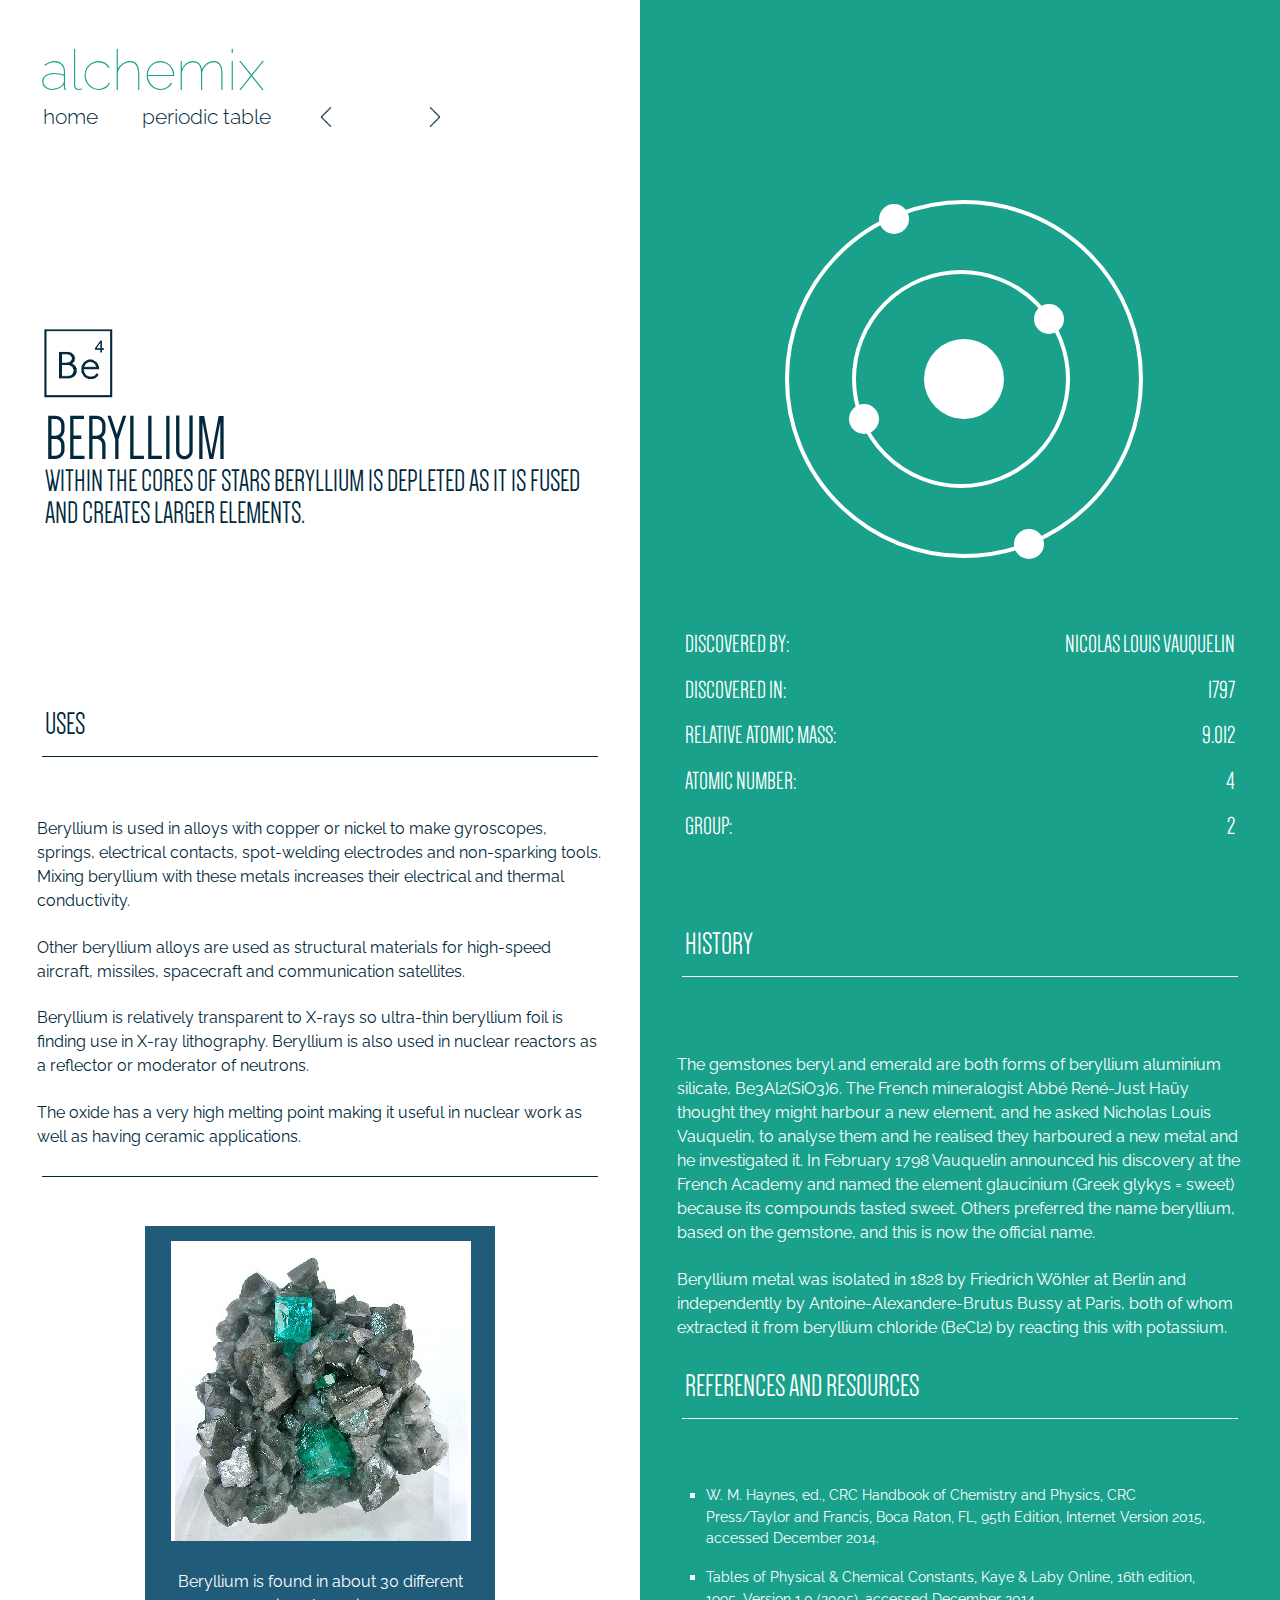
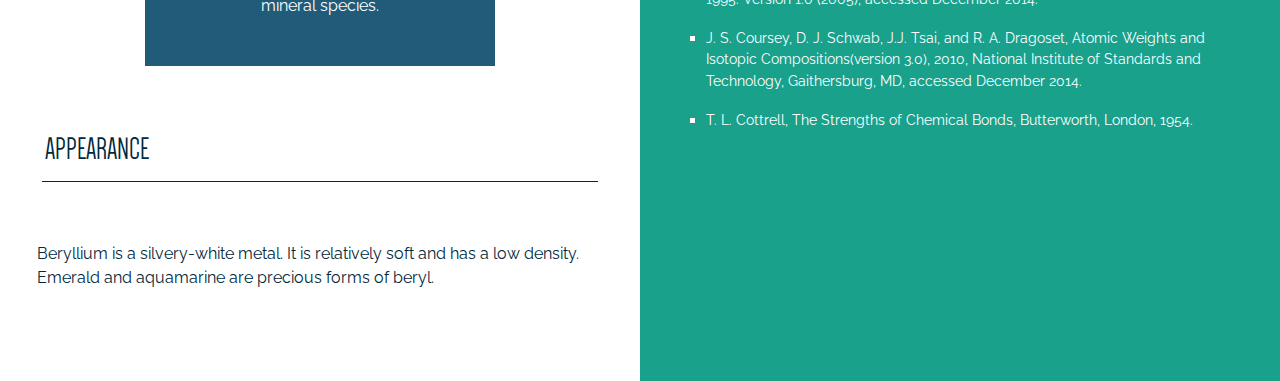
==== beryllium.html @ fc48796e "Add files via upload" ====
<!doctype html>

<html lang="en">
<head>
  <meta charset="utf-8">

  <title>alchemix</title>
  <meta name="description" content="alchemix">
  <meta name="author" content="SitePoint">
  <link href="https://fonts.googleapis.com/css?family=Raleway:100,400" rel="stylesheet">
  <link rel="stylesheet" href="css/beryllium_style.css">

    <style> 
@font-face {
   font-family: Dense;
   src: url(fonts/Dense.otf)
}


</style>
  <!--[if lt IE 9]>
    <script src="https://cdnjs.cloudflare.com/ajax/libs/html5shiv/3.7.3/html5shiv.js"></script>
  <![endif]-->
</head>

<body>
<main id="wrapper">
  
  
  <section id="article-tip1" class="container">
    <div id="article-tip1-cover" class="article-cover col-2 col-left ">
        
        <div id="title_container"><nav><a href="index.html">alchemix</a></nav></div>
        <nav><div id="link"><a href="index.html">home</a>
            <a href="http://www.rsc.org/periodic-table">periodic table</a></div><a href="lithium.html"><img src="images/back.png"></a><a href="boron.html"><img src="images/next.png"></a></nav>
        <div id="symbol"><img src="images/Be.png"></div>
        <h3>BERYLLIUM</h3>
        <h4>WITHIN THE CORES OF STARS BERYLLIUM IS DEPLETED AS IT IS FUSED AND CREATES LARGER ELEMENTS.</h4>
        <div id="uses"><h4>USES</h4></div>
        <hr/>
        <p>Beryllium is used in alloys with copper or nickel to make gyroscopes, springs, electrical contacts, spot-welding electrodes and non-sparking tools. Mixing beryllium with these metals increases their electrical and thermal conductivity.</p>

        <p>Other beryllium alloys are used as structural materials for high-speed aircraft, missiles, spacecraft and communication satellites.</p>

        <p>Beryllium is relatively transparent to X-rays so ultra-thin beryllium foil is finding use in X-ray lithography. Beryllium is also used in nuclear reactors as a reflector or moderator of neutrons.</p>

        <p>The oxide has a very high melting point making it useful in nuclear work as well as having ceramic applications.</p>
        <hr/>
        <div id="pillar_container"><div id="pillar"><img src="images/beryl.jpg"></div><p>Beryllium is found in about 30 different mineral species. </p></div>
        
        <h4>APPEARANCE</h4>
        <hr/>
        <p>Beryllium is a silvery-white metal. It is relatively soft and has a low density. Emerald and aquamarine are precious forms of beryl.</p>
        
      </div>
    
    <div id="article-tip1-content" class="article-content col-2 col-right">
        
        <div id="atomic">
            <span class="orbit">
                   <span class="core"></span>
                        <span class="electron"></span>
                        <span class="electron_two"></span>
                        <span class="electron_three"></span>
                        <span class="electron_four"></span>
                </span>
                        <span class="orbit_two">
                </span>
        
        </div>
        <style type="text/css">
            .tg  {border-collapse:collapse;border-spacing:0; width: 95%; margin:0 2.5% 10% 2.5%;}
            .tg td{font-family:Dense, sans-serif;font-size:1.6em;padding:10px 5px;overflow:hidden;word-break:normal;color: #fff;}
            .tg th{font-family:Dense, sans-serif;font-size:1.6em;font-weight:normal;padding:10px 5px;overflow:hidden;word-break:normal;color: #fff;}
            .tg .tg-lqy6{text-align:right;vertical-align:top}
            .tg .tg-yw4l{vertical-align:top; text-align: left;}
        </style>
            <table class="tg">
                <tr>
                    <th class="tg-yw4l">DISCOVERED BY:</th>
        <th class="tg-lqy6">NICOLAS LOUIS VAUQUELIN</th>
                  </tr>
                  <tr>
                    <td class="tg-yw4l">DISCOVERED IN:</td>
                    <td class="tg-lqy6">1797</td>
                  </tr>
                <tr>
                    <td class="tg-yw4l">RELATIVE ATOMIC MASS:</td>
                    <td class="tg-lqy6">9.012</td>
                  </tr>
                  <tr>
                    <td class="tg-yw4l">ATOMIC NUMBER:</td>
                    <td class="tg-lqy6">4</td>
                  </tr>
                  <tr>
                    <td class="tg-yw4l">GROUP:</td>
                    <td class="tg-lqy6">2</td>
                  </tr>
                </table>
        <div class="titles_two"><h4>HISTORY</h4>
            <hr/></div>
        <p>The gemstones beryl and emerald are both forms of beryllium aluminium silicate, Be3Al2(SiO3)6. The French mineralogist Abbé René-Just Haüy thought they might harbour a new element, and he asked Nicholas Louis Vauquelin, to analyse them and he realised they harboured a new metal and he investigated it. In February 1798 Vauquelin announced his discovery at the French Academy and named the element glaucinium (Greek glykys = sweet) because its compounds tasted sweet. Others preferred the name beryllium, based on the gemstone, and this is now the official name.</p>

        <p>Beryllium metal was isolated in 1828 by Friedrich Wöhler at Berlin and independently by Antoine-Alexandere-Brutus Bussy at Paris, both of whom extracted it from beryllium chloride (BeCl2) by reacting this with potassium.</p>
        <div class="titles_two"><h4>REFERENCES AND RESOURCES</h4>
            <hr/></div>
        <ul>
            <li>W. M. Haynes, ed., CRC Handbook of Chemistry and Physics, CRC Press/Taylor and 
            Francis, Boca Raton, FL, 95th Edition, Internet Version 2015, accessed December 2014.</li>
            <li>Tables of Physical & Chemical Constants, Kaye & Laby Online, 16th edition, 1995. 
            Version 1.0 (2005), accessed December 2014.</li>
            <li>J. S. Coursey, D. J. Schwab, J.J. Tsai, and R. A. Dragoset, Atomic Weights and Isotopic 
            Compositions(version 3.0), 2010, National Institute of Standards and Technology, 
            Gaithersburg, MD, accessed December 2014.</li>
            <li>T. L. Cottrell, The Strengths of Chemical Bonds, Butterworth, London, 1954.</li>
        </ul>
    </div>
    
  </section>
</main>
</body>
</html>
---- css/beryllium_style.css ----
/* http://meyerweb.com/eric/tools/css/reset/ 
   v2.0 | 20110126
   License: none (public domain)
*/

html, body, div, span, applet, object, iframe,
h1, h2, h3, h4, h5, h6, p, blockquote, pre,
a, abbr, acronym, address, big, cite, code,
del, dfn, em, img, ins, kbd, q, s, samp,
small, strike, strong, sub, sup, tt, var,
b, u, i, center,
dl, dt, dd, ol, ul, li,
fieldset, form, label, legend,
table, caption, tbody, tfoot, thead, tr, th, td,
article, aside, canvas, details, embed, 
figure, figcaption, footer, header, hgroup, 
menu, nav, output, ruby, section, summary,
time, mark, audio, video {
	margin: 0;
	padding: 0;
	border: 0;
	font-size: 100%;
	font: inherit;
	vertical-align: baseline;
}
/* HTML5 display-role reset for older browsers */
article, aside, details, figcaption, figure, 
footer, header, hgroup, menu, nav, section {
	display: block;
}
body {
	line-height: 1;
}
ol, ul {
	list-style: none;
}
blockquote, q {
	quotes: none;
}
blockquote:before, blockquote:after,
q:before, q:after {
	content: '';
	content: none;
}
table {
	border-collapse: collapse;
	border-spacing: 0;
}

/*------------------------------------------------ END OF RESET ---------------------------------------------------*/

/* Global Settings */

html>* {
  box-sizing: border-box;
}

body {
  font-size: 100%;
  font-family: "Open-Sans", sans-serif;
  
    margin: 0;
}

main {
  width: 100%;
  height: 100%;
}

p,small,span {
  line-height: 1.5em;
}

h1 {
  font-size: 3.25em; /* 52px */
  font-weight: bold;
  line-height: 1em;
}

h2 {
  font-size: 1.5em; /* 24px */
  
  font-family: "Raleway"
}

h3 {
  font-size: 1.375em; /* 22px */
  font-weight: bold;
  line-height: 1.2em;
}

h2,small {
  color: #B3B4B5;
}

/* Setting flex containers so they are....flexible -__- */

.wrapper,
.container,
.col-1,
.col-2
{
  display: flex;
  display: -webkit-flex;
  display: -moz-flex;
  display: -ms-flexbox;
  
     -webkit-flex: 1 1;
    /*-flex: 1 100%;-*/
    
    
}


.social-container {
  display: flex;
  display: -webkit-flex;
  display: -moz-flex;
  
}

/* Adjusting alignment and layout for each flex parent  */

    .container{
        flex-flow: row nowrap;
        flex-flow: column nowrap;
    }
    

.container {
  -webkit-flex-flow: column nowrap;
    
  min-height: 90vh;
  width:100%;
}

.col-1, 
.col-2 {
  
}

.col-1 {
  
  flex-basis: 100%;
  height: 10vh;
}

.col-2 {
  -webkit-flex-flow: column nowrap;
    flex-flow: column nowrap;
  padding: 0% 2%;
}

/*  Medium to larger screens. Breakpoint at 980px */

@media (min-width: 61.25em) {
  .container {
    -webkit-flex-flow: row nowrap;
      flex-flow: row nowrap;
      
 }
  
}

/* Styling the rest of the items  */

/* Article Cover Section */    

/*-------------------------------------------------SECTION ONE-------------------------------------------------*/

#title_container nav a{
    font-family: 'Raleway', sans-serif;
    color: #19a18c;
    font-size: 3.5em;
    font-weight: 100;
    float: left;
    margin-left: 2.5%;
}

#title_container nav{
    padding: 0;
    margin: 0;
}


#title_container{
    margin: 2.6em 0.6em .6em 0em;
}

#title a {
  
  -webkit-transition-duration: 0.3s;
  transition-duration: 0.3s;
  -webkit-transition-property: transform;
  transition-property: transform;
}
#title a:hover, #title a:focus, #title a:active {
  -webkit-transform: scale(1.1);
  transform: scale(1.1);
}

#article-tip1-cover {
  background: #fff;
  color:white;
    padding-bottom: 5em;
}

#symbol img{
    width: 70px;
    height: 70px;
    padding: 0 1.1em;
}

h3{
    font-family: Dense;
    color: #01283c;
    font-size: 4em;
    padding-left: 0.3em;
    font-weight: 200;
}


h4{
    font-family: Dense;
    color: #01283c;
    font-size: 2em;
    padding-left: 0.6em;
    margin-top: -0.4em;
}

#uses h4{
    padding-top: 6em;
}

hr {
    display: block;
    height: 1px;
    border: 0;
    border-top: 1px solid #01283c;
    margin: 1em 1em 3em 1em;
    padding: 0;
}

p{
    font-family: 'Raleway';
    color: #01283c;
    font-size: 1em;
    padding: 0.7em;
}

#pillar{
    
    padding: 15px 26px;
}

#pillar_container{
    height: 440px;
    width: 350px;
    background-color: #205c79;
    margin: 0 auto;
    margin-bottom: 5em;
}

#pillar_container p{
    color: #fff;
    text-align: center;
}



/*-------------------------------------------------SECTION TWO-------------------------------------------------*/

#atomic img{
    width: 350px;
    height: 350px;
    
}

#atomic{
    margin: 0 auto;
    padding: 12.5em 4.5em 4.5em 4.5em;
    width: 350px;
    height: 350px;
}

/*------------------------------------------------- NAV ----------------------------------------------------*/
nav a{
    font-family: 'Raleway', sans-serif;
    color: #01283c;
    font-size: 1.3em;
    text-decoration:none;
    float: left;
    display: inline-block;
    margin: 0em 4.5% 0em 3%;
    font-weight: 300;
}

/* Underline From Center */
nav #link a {
  display: inline-block;
  vertical-align: middle;
  position: relative;
  overflow: hidden;
}
nav #link a:before {
  content: "";
  position: absolute;
  z-index: -1;
  left: 50%;
  right: 50%;
  bottom: 0;
  background: #fff;
  height: 1px;
  -webkit-transition-property: left, right;
  transition-property: left, right;
  -webkit-transition-duration: 0.3s;
  transition-duration: 0.3s;
  -webkit-transition-timing-function: ease-out;
  transition-timing-function: ease-out;
}
nav #link a:hover:before, nav #link a:focus:before, nav #link a:active:before {
  left: 0;
  right: 0;
}

nav a {
  
  -webkit-transition-duration: 0.3s;
  transition-duration: 0.3s;
  -webkit-transition-property: transform;
  transition-property: transform;
}
nav a:hover, nav a:focus, nav a:active {
  -webkit-transform: scale(1.1);
  transform: scale(1.1);
}

nav{
    padding: 0 0 12.5em 0;
}

nav img{
    width: 20px;
    height: 20px;
    padding-right: 2.2em;
    text-decoration: none;
    float:left;
}

.electron {
  position: absolute;
  left: 90px;
  top: 0;
  display: inline-block;
  width: 30px;
  height: 30px;
  border-radius: 50%;
  background-color: #fff;
  
}

.electron_two {
  position: absolute;
  left: 225px;
  top: 325px;
  display: inline-block;
  width: 30px;
  height: 30px;
  border-radius: 50%;
  background-color: #fff;
  
}

.electron_three {
  position: absolute;
  left: 245px;
  top: 100px;
  display: inline-block;
  width: 30px;
  height: 30px;
  border-radius: 50%;
  background-color: #fff;
  z-index:2;
}

.electron_four {
  position: absolute;
  left: 60px;
  top: 200px;
  display: inline-block;
  width: 30px;
  height: 30px;
  border-radius: 50%;
  background-color: #fff;
  z-index:2;
}

.orbit {
  position: relative;
  display: inline-block;
  width: 350px;
  height: 350px;
  border-radius: 50%;
  border: 4px solid #fff;
  transition: border-color .7s;
  z-index:1;
 }

.orbit_two{
  position: relative;
  display: inline-block;
  width: 210px;
  height: 210px;
  left: 4.2em;
  bottom: 18em;
  border-radius: 50%;
  border: 4px solid #fff;
  transition: border-color .7s;
  z-index: 0;
}

.core {
  margin-top: 135px;
  margin-left: 135px;
  display: inline-block;
  width: 80px;
  height: 80px;
  background-color: #fff;
  border-radius: 50%;
  transition: margin-left .8s;
}

.orbit:hover{ 
  border-color: #1ba590;
  animation: spin 3s linear infinite;
}

.orbit:hover ~ .orbit_two{ 
  border-color: #1ba590;
  animation: spin 3s linear infinite;
}

@-moz-keyframes spin {
    from { -moz-transform: rotate(-360deg); }
    to { -moz-transform: rotate(0deg); }
}
@-webkit-keyframes spin {
    from { -webkit-transform: rotate(-360deg); }
    to { -webkit-transform: rotate(0deg); }
}

.orbit:hover{
    -webkit-animation-name: spin;
    -webkit-animation-duration: 3000ms;
    -webkit-animation-iteration-count: infinite;
    -webkit-animation-timing-function: linear;
    -moz-animation-name: spin;
    -moz-animation-duration: 3000ms;
    -moz-animation-iteration-count: infinite;
    -moz-animation-timing-function: linear;
    -ms-animation-name: spin;
    -ms-animation-duration: 3000ms;
    -ms-animation-iteration-count: infinite;
    -ms-animation-timing-function: linear;
}

/*------------------------------------------------- END OF NAV -------------------------------------------------*/

/* Article Content Section */

#article-tip1-content {
  background: #19a18c;
  color: white;
}

.titles_two{padding: 2em 0em 1em 0em;}
.titles_two h4{color: #fff;}
.titles_two hr{border-top: 1px solid #fff;}
  
#article-tip1-content p{color: #fff;}

li{
    font-family: 'Raleway';
    color: #fff;
    font-size: 0.9em;
    list-style-type: square; 
    line-height: 1.5em;
    padding-bottom: 1.2em;
}

ul{
    padding: 0 2.5em;
}
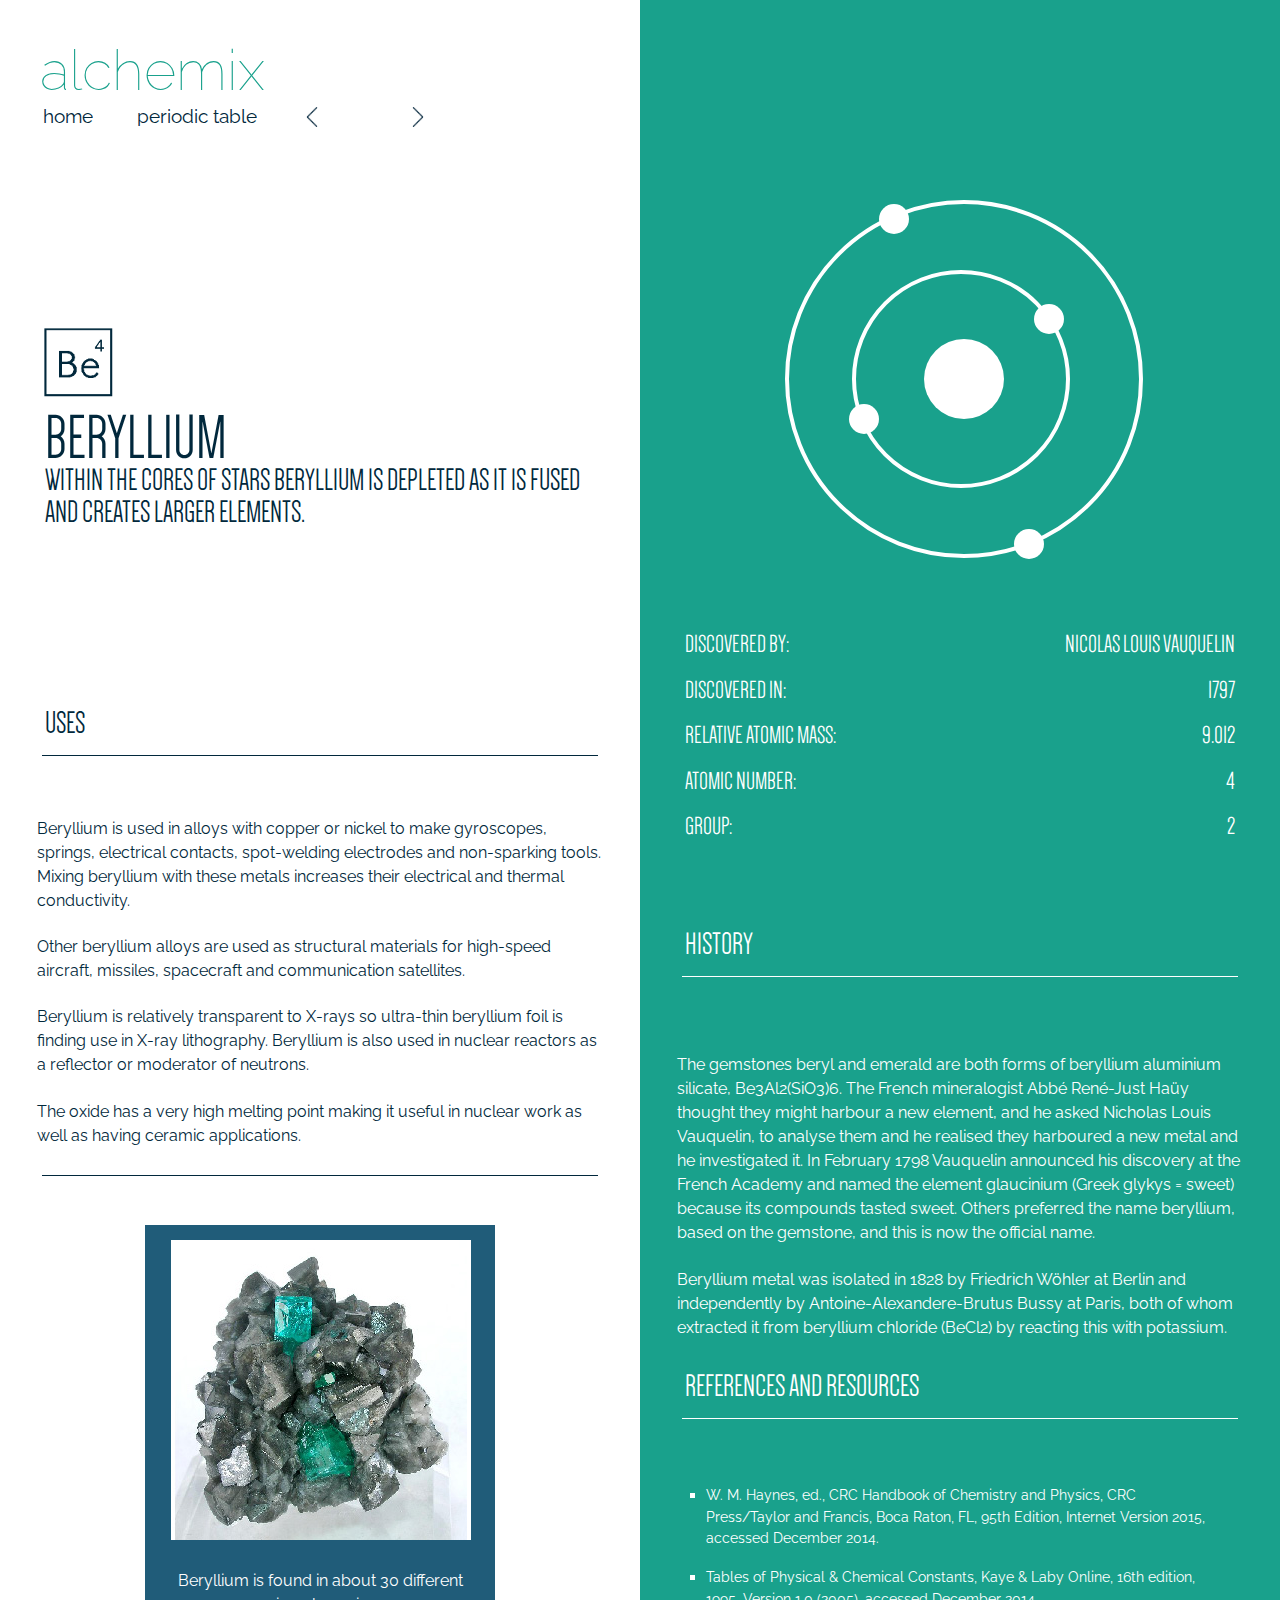
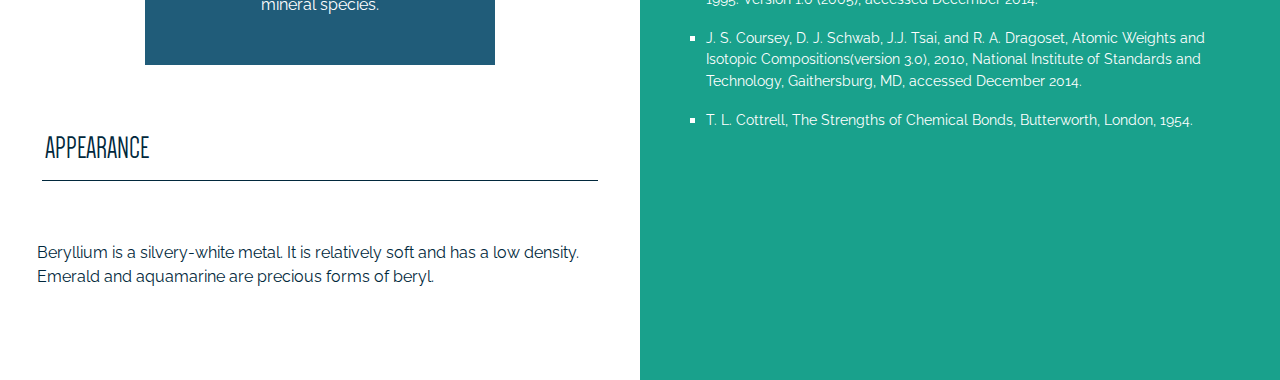
==== commit 5867c37d: "Add files via upload" ====
--- a/beryllium.html
+++ b/beryllium.html
@@ -13,11 +13,14 @@
     <style> 
 @font-face {
    font-family: Dense;
-   src: url(fonts/Dense.otf)
+   src: url(fonts/Dense.otf),
+        url(fonts/dense-webfont.woff2) format('woff2'),
+        url(fonts/dense-webfont.woff) format('woff');
 }
 
 
 </style>
+    <link href="images/favicon.png" rel="icon" type="image/x-icon" />
   <!--[if lt IE 9]>
     <script src="https://cdnjs.cloudflare.com/ajax/libs/html5shiv/3.7.3/html5shiv.js"></script>
   <![endif]-->
--- a/css/beryllium_style.css
+++ b/css/beryllium_style.css
@@ -100,11 +100,11 @@
 .col-1,
 .col-2
 {
-  display: flex;
+  
   display: -webkit-flex;
   display: -moz-flex;
-  display: -ms-flexbox;
-  
+  /*-display: -ms-flexbox;
+  display: flex;-*/
      -webkit-flex: 1 1;
     /*-flex: 1 100%;-*/
     
@@ -287,12 +287,12 @@
 nav a{
     font-family: 'Raleway', sans-serif;
     color: #01283c;
-    font-size: 1.3em;
+    font-size: 1.2em;
     text-decoration:none;
     float: left;
     display: inline-block;
     margin: 0em 4.5% 0em 3%;
-    font-weight: 300;
+    font-weight: 400;
 }
 
 /* Underline From Center */
@@ -449,6 +449,15 @@
     to { -webkit-transform: rotate(0deg); }
 }
 
+@-o-keyframes spin {
+    0% { -o-transform: rotate(0deg);}
+  100% { -o-transform: rotate(360deg);}
+}
+@-ms-keyframes spin {
+    0% { -ms-transform: rotate(0deg);}
+  100% { -ms-transform: rotate(360deg);}
+}
+
 .orbit:hover{
     -webkit-animation-name: spin;
     -webkit-animation-duration: 3000ms;
